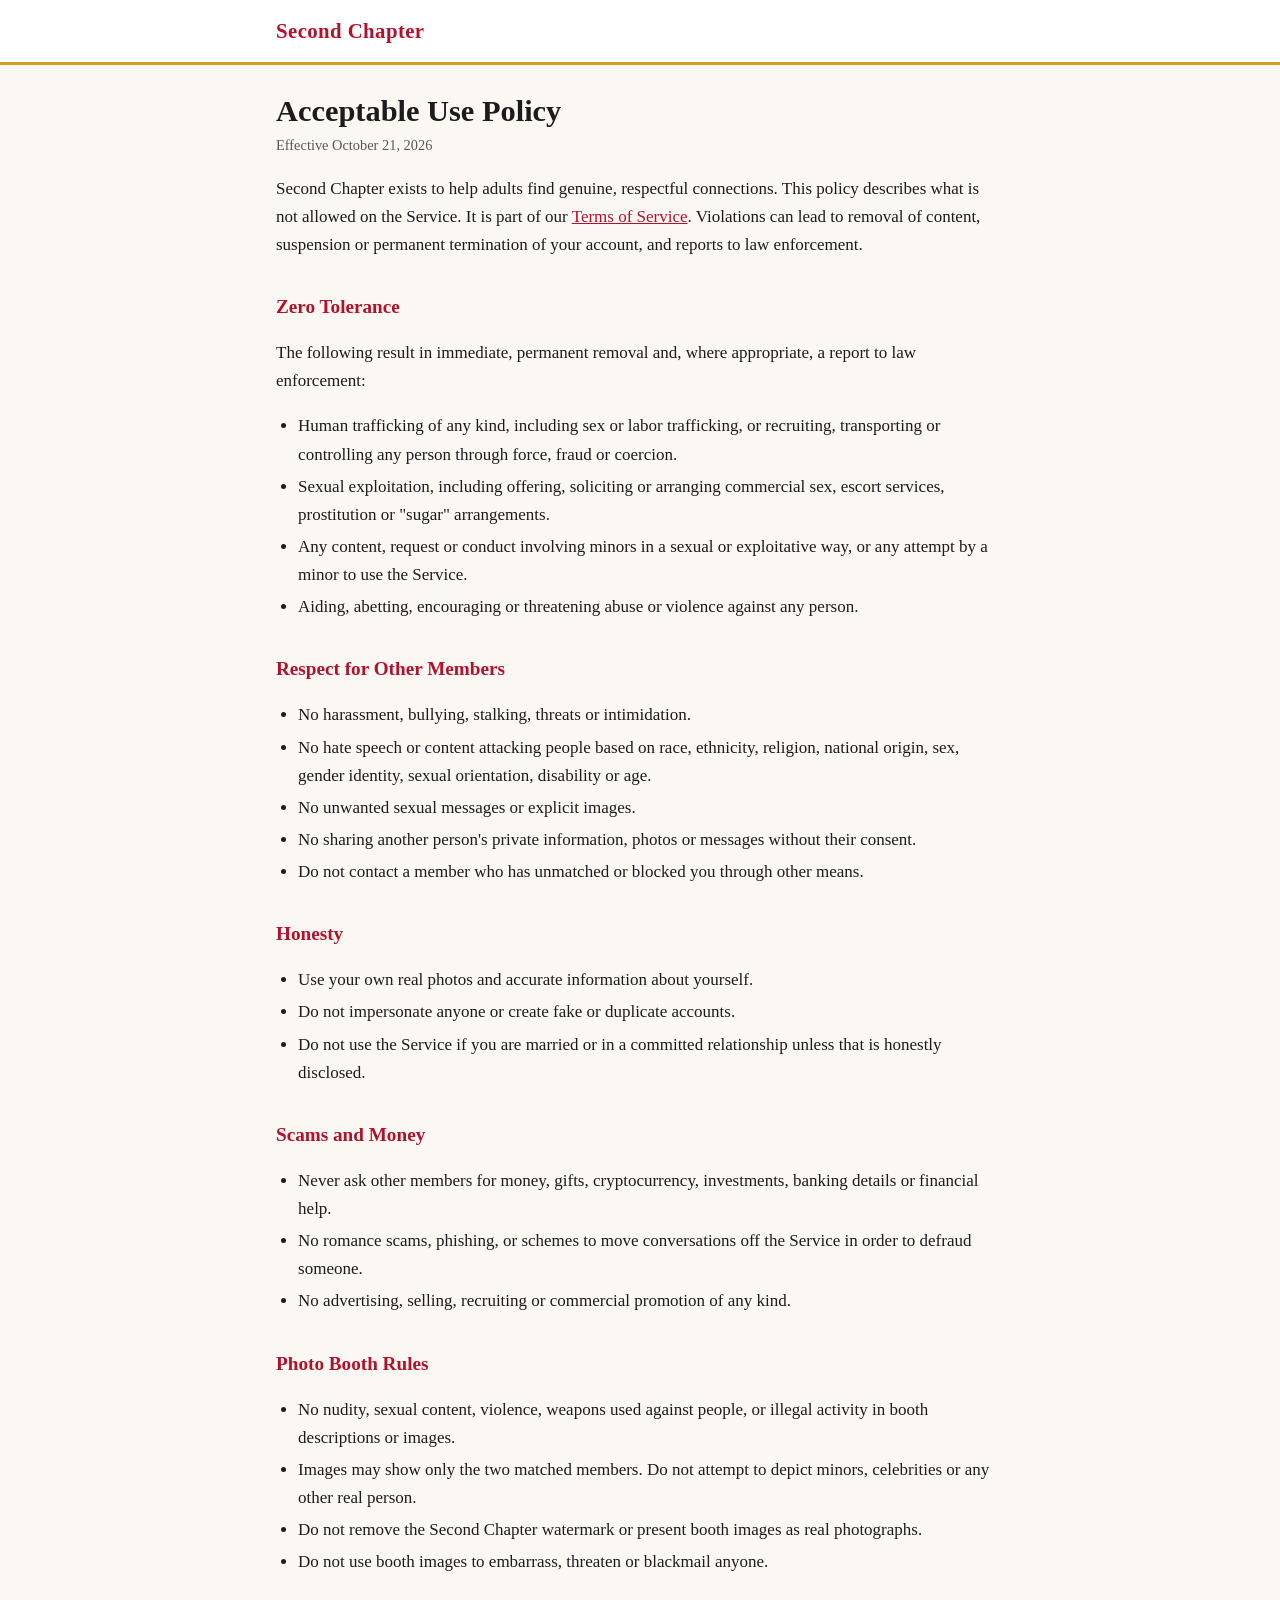
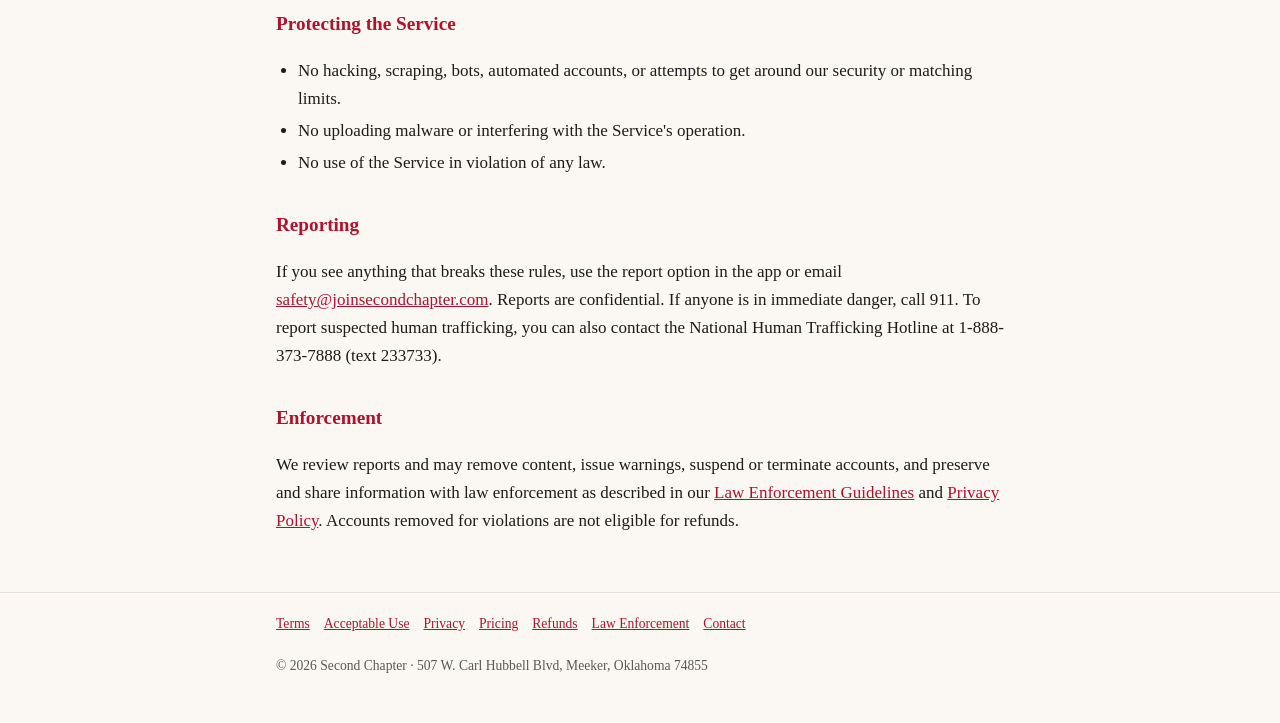
==== acceptable-use.html @ 87695dfe "Add Stripe-required policy pages Co-Authored-By: Claude Opus 5.5 <noreply@anthropic.com> Claude-Sess" ====
<!doctype html>
<html lang="en">
<head>
<meta charset="utf-8">
<meta name="viewport" content="width=device-width, initial-scale=1">
<title>Acceptable Use Policy · Second Chapter</title>
<link rel="stylesheet" href="style.css">
</head>
<body>
<header><div class="wrap"><a class="brand" href="index.html">Second Chapter</a></div></header>
<main>
<h1>Acceptable Use Policy</h1>
<p class="updated">Effective October 21, 2026</p>

<p>Second Chapter exists to help adults find genuine, respectful connections. This policy describes what is not allowed on the Service. It is part of our <a href="terms.html">Terms of Service</a>. Violations can lead to removal of content, suspension or permanent termination of your account, and reports to law enforcement.</p>

<h2>Zero Tolerance</h2>
<p>The following result in immediate, permanent removal and, where appropriate, a report to law enforcement:</p>
<ul>
  <li>Human trafficking of any kind, including sex or labor trafficking, or recruiting, transporting or controlling any person through force, fraud or coercion.</li>
  <li>Sexual exploitation, including offering, soliciting or arranging commercial sex, escort services, prostitution or "sugar" arrangements.</li>
  <li>Any content, request or conduct involving minors in a sexual or exploitative way, or any attempt by a minor to use the Service.</li>
  <li>Aiding, abetting, encouraging or threatening abuse or violence against any person.</li>
</ul>

<h2>Respect for Other Members</h2>
<ul>
  <li>No harassment, bullying, stalking, threats or intimidation.</li>
  <li>No hate speech or content attacking people based on race, ethnicity, religion, national origin, sex, gender identity, sexual orientation, disability or age.</li>
  <li>No unwanted sexual messages or explicit images.</li>
  <li>No sharing another person's private information, photos or messages without their consent.</li>
  <li>Do not contact a member who has unmatched or blocked you through other means.</li>
</ul>

<h2>Honesty</h2>
<ul>
  <li>Use your own real photos and accurate information about yourself.</li>
  <li>Do not impersonate anyone or create fake or duplicate accounts.</li>
  <li>Do not use the Service if you are married or in a committed relationship unless that is honestly disclosed.</li>
</ul>

<h2>Scams and Money</h2>
<ul>
  <li>Never ask other members for money, gifts, cryptocurrency, investments, banking details or financial help.</li>
  <li>No romance scams, phishing, or schemes to move conversations off the Service in order to defraud someone.</li>
  <li>No advertising, selling, recruiting or commercial promotion of any kind.</li>
</ul>

<h2>Photo Booth Rules</h2>
<ul>
  <li>No nudity, sexual content, violence, weapons used against people, or illegal activity in booth descriptions or images.</li>
  <li>Images may show only the two matched members. Do not attempt to depict minors, celebrities or any other real person.</li>
  <li>Do not remove the Second Chapter watermark or present booth images as real photographs.</li>
  <li>Do not use booth images to embarrass, threaten or blackmail anyone.</li>
</ul>

<h2>Protecting the Service</h2>
<ul>
  <li>No hacking, scraping, bots, automated accounts, or attempts to get around our security or matching limits.</li>
  <li>No uploading malware or interfering with the Service's operation.</li>
  <li>No use of the Service in violation of any law.</li>
</ul>

<h2>Reporting</h2>
<p>If you see anything that breaks these rules, use the report option in the app or email <a href="mailto:safety@joinsecondchapter.com">safety@joinsecondchapter.com</a>. Reports are confidential. If anyone is in immediate danger, call 911. To report suspected human trafficking, you can also contact the National Human Trafficking Hotline at 1-888-373-7888 (text 233733).</p>

<h2>Enforcement</h2>
<p>We review reports and may remove content, issue warnings, suspend or terminate accounts, and preserve and share information with law enforcement as described in our <a href="law-enforcement.html">Law Enforcement Guidelines</a> and <a href="privacy.html">Privacy Policy</a>. Accounts removed for violations are not eligible for refunds.</p>
</main>
<footer><div class="wrap">
<nav><a href="terms.html">Terms</a><a href="acceptable-use.html">Acceptable Use</a><a href="privacy.html">Privacy</a><a href="pricing.html">Pricing</a><a href="refunds.html">Refunds</a><a href="law-enforcement.html">Law Enforcement</a><a href="contact.html">Contact</a></nav>
<p>&copy; 2026 Second Chapter · 507 W. Carl Hubbell Blvd, Meeker, Oklahoma 74855</p>
</div></footer>
</body>
</html>
---- style.css ----
:root {
  --crimson: #b0122b;
  --gold: #d4a017;
  --ink: #1d1b1b;
  --muted: #5c5757;
  --bg: #fbf8f4;
  --card: #ffffff;
  --line: #e7e0d8;
}
@media (prefers-color-scheme: dark) {
  :root {
    --ink: #f2eeea;
    --muted: #b9b1aa;
    --bg: #161314;
    --card: #1f1b1c;
    --line: #3a3233;
    --crimson: #e0435a;
  }
}
* { box-sizing: border-box; }
body {
  margin: 0;
  background: var(--bg);
  color: var(--ink);
  font: 17px/1.65 Georgia, "Times New Roman", serif;
}
header {
  border-bottom: 3px solid var(--gold);
  background: var(--card);
}
header .wrap, main, footer .wrap {
  max-width: 760px;
  margin: 0 auto;
  padding: 0 16px;
}
header .wrap { padding-top: 14px; padding-bottom: 14px; }
.brand {
  color: var(--crimson);
  font-weight: bold;
  font-size: 1.3rem;
  text-decoration: none;
  letter-spacing: .02em;
}
main { padding-top: 28px; padding-bottom: 40px; }
h1 { font-size: 1.9rem; line-height: 1.2; margin: 0 0 4px; }
h2 {
  font-size: 1.2rem;
  margin: 32px 0 8px;
  color: var(--crimson);
}
.updated { color: var(--muted); font-size: .9rem; margin-top: 0; }
a { color: var(--crimson); }
ul { padding-left: 1.3em; }
li { margin: 4px 0; }
table { width: 100%; border-collapse: collapse; margin: 12px 0; }
th, td { text-align: left; padding: 10px 8px; border-bottom: 1px solid var(--line); }
th { font-size: .9rem; color: var(--muted); font-weight: normal; }
.card {
  background: var(--card);
  border: 1px solid var(--line);
  border-left: 4px solid var(--gold);
  padding: 14px 16px;
  margin: 16px 0;
  border-radius: 6px;
}
.links { list-style: none; padding: 0; }
.links li { margin: 0; border-bottom: 1px solid var(--line); }
.links a { display: block; padding: 14px 4px; text-decoration: none; font-size: 1.1rem; }
footer {
  border-top: 1px solid var(--line);
  color: var(--muted);
  font-size: .85rem;
  padding: 20px 0 32px;
}
footer nav a { margin-right: 14px; display: inline-block; margin-bottom: 6px; }
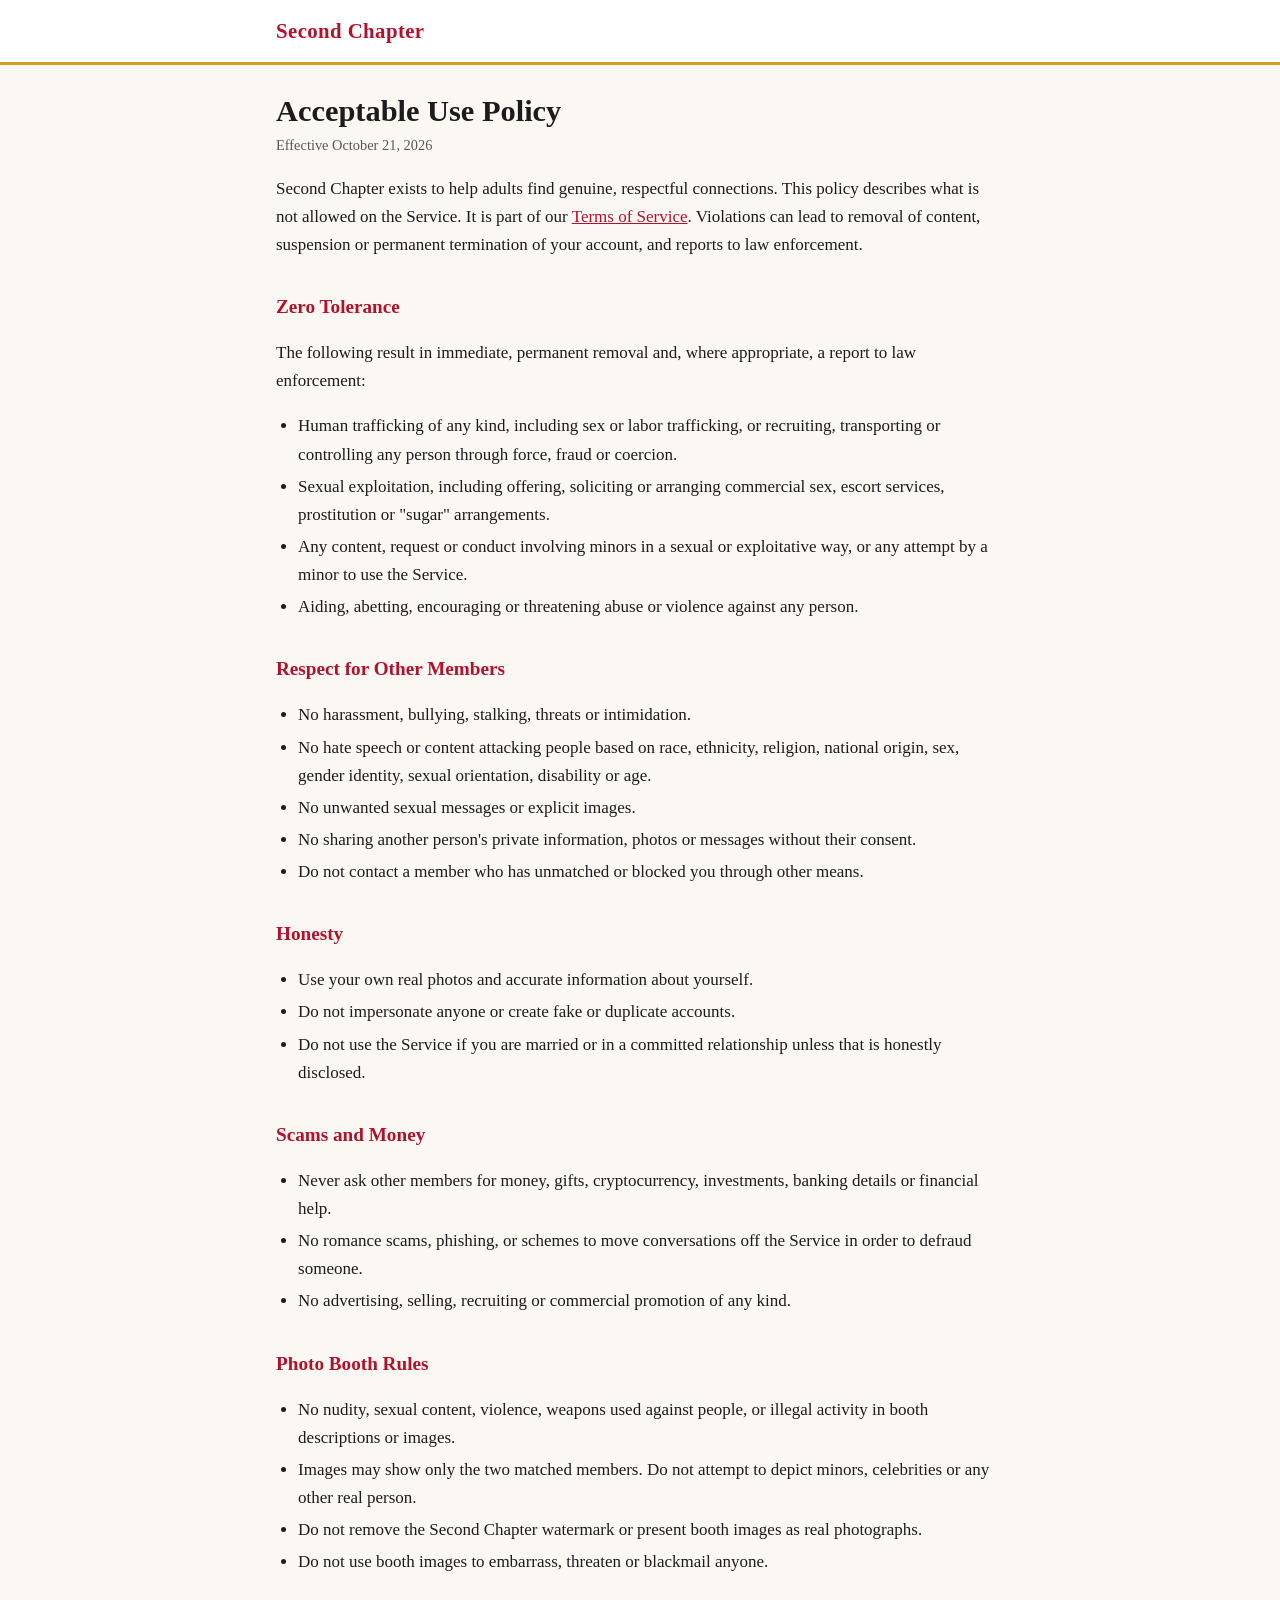
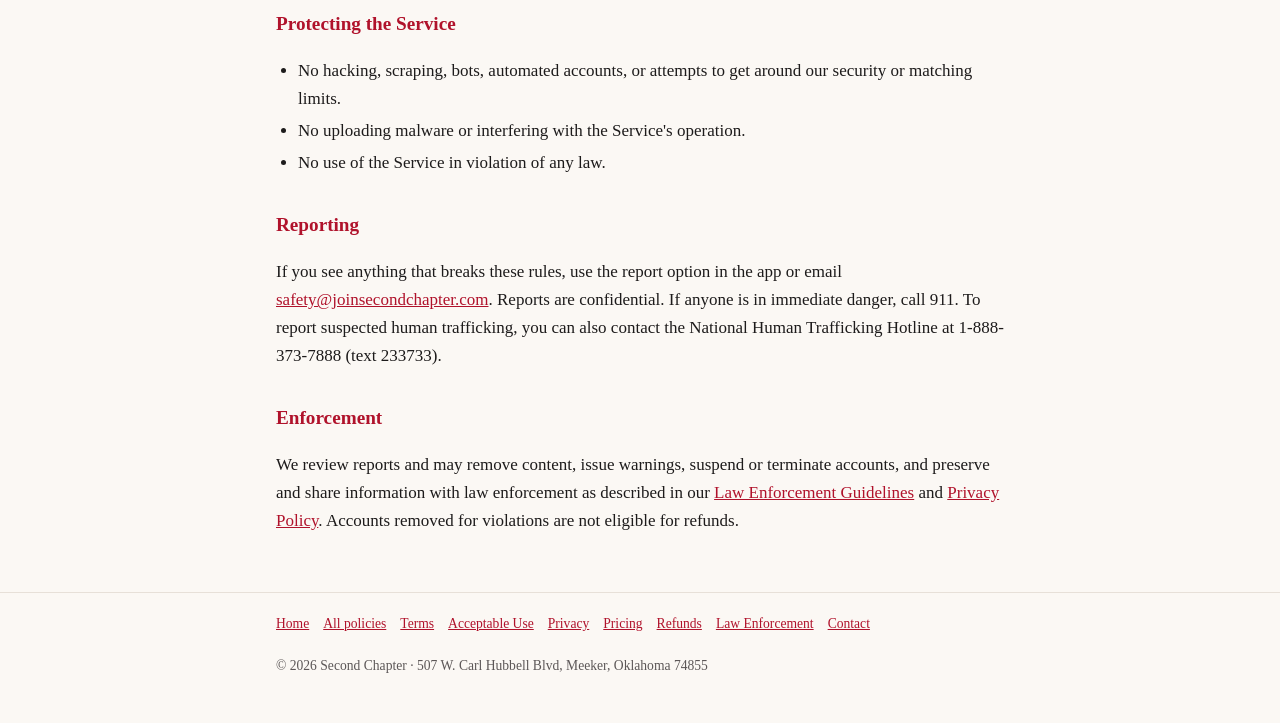
==== commit ac0eae12: "Build Second Chapter site: sign-up, profile, 20 questions, dashboard Connects to the second-chapter-" ====
--- a/acceptable-use.html
+++ b/acceptable-use.html
@@ -68,7 +68,7 @@
 <p>We review reports and may remove content, issue warnings, suspend or terminate accounts, and preserve and share information with law enforcement as described in our <a href="law-enforcement.html">Law Enforcement Guidelines</a> and <a href="privacy.html">Privacy Policy</a>. Accounts removed for violations are not eligible for refunds.</p>
 </main>
 <footer><div class="wrap">
-<nav><a href="terms.html">Terms</a><a href="acceptable-use.html">Acceptable Use</a><a href="privacy.html">Privacy</a><a href="pricing.html">Pricing</a><a href="refunds.html">Refunds</a><a href="law-enforcement.html">Law Enforcement</a><a href="contact.html">Contact</a></nav>
+<nav><a href="index.html">Home</a><a href="policies.html">All policies</a><a href="terms.html">Terms</a><a href="acceptable-use.html">Acceptable Use</a><a href="privacy.html">Privacy</a><a href="pricing.html">Pricing</a><a href="refunds.html">Refunds</a><a href="law-enforcement.html">Law Enforcement</a><a href="contact.html">Contact</a></nav>
 <p>&copy; 2026 Second Chapter · 507 W. Carl Hubbell Blvd, Meeker, Oklahoma 74855</p>
 </div></footer>
 </body>
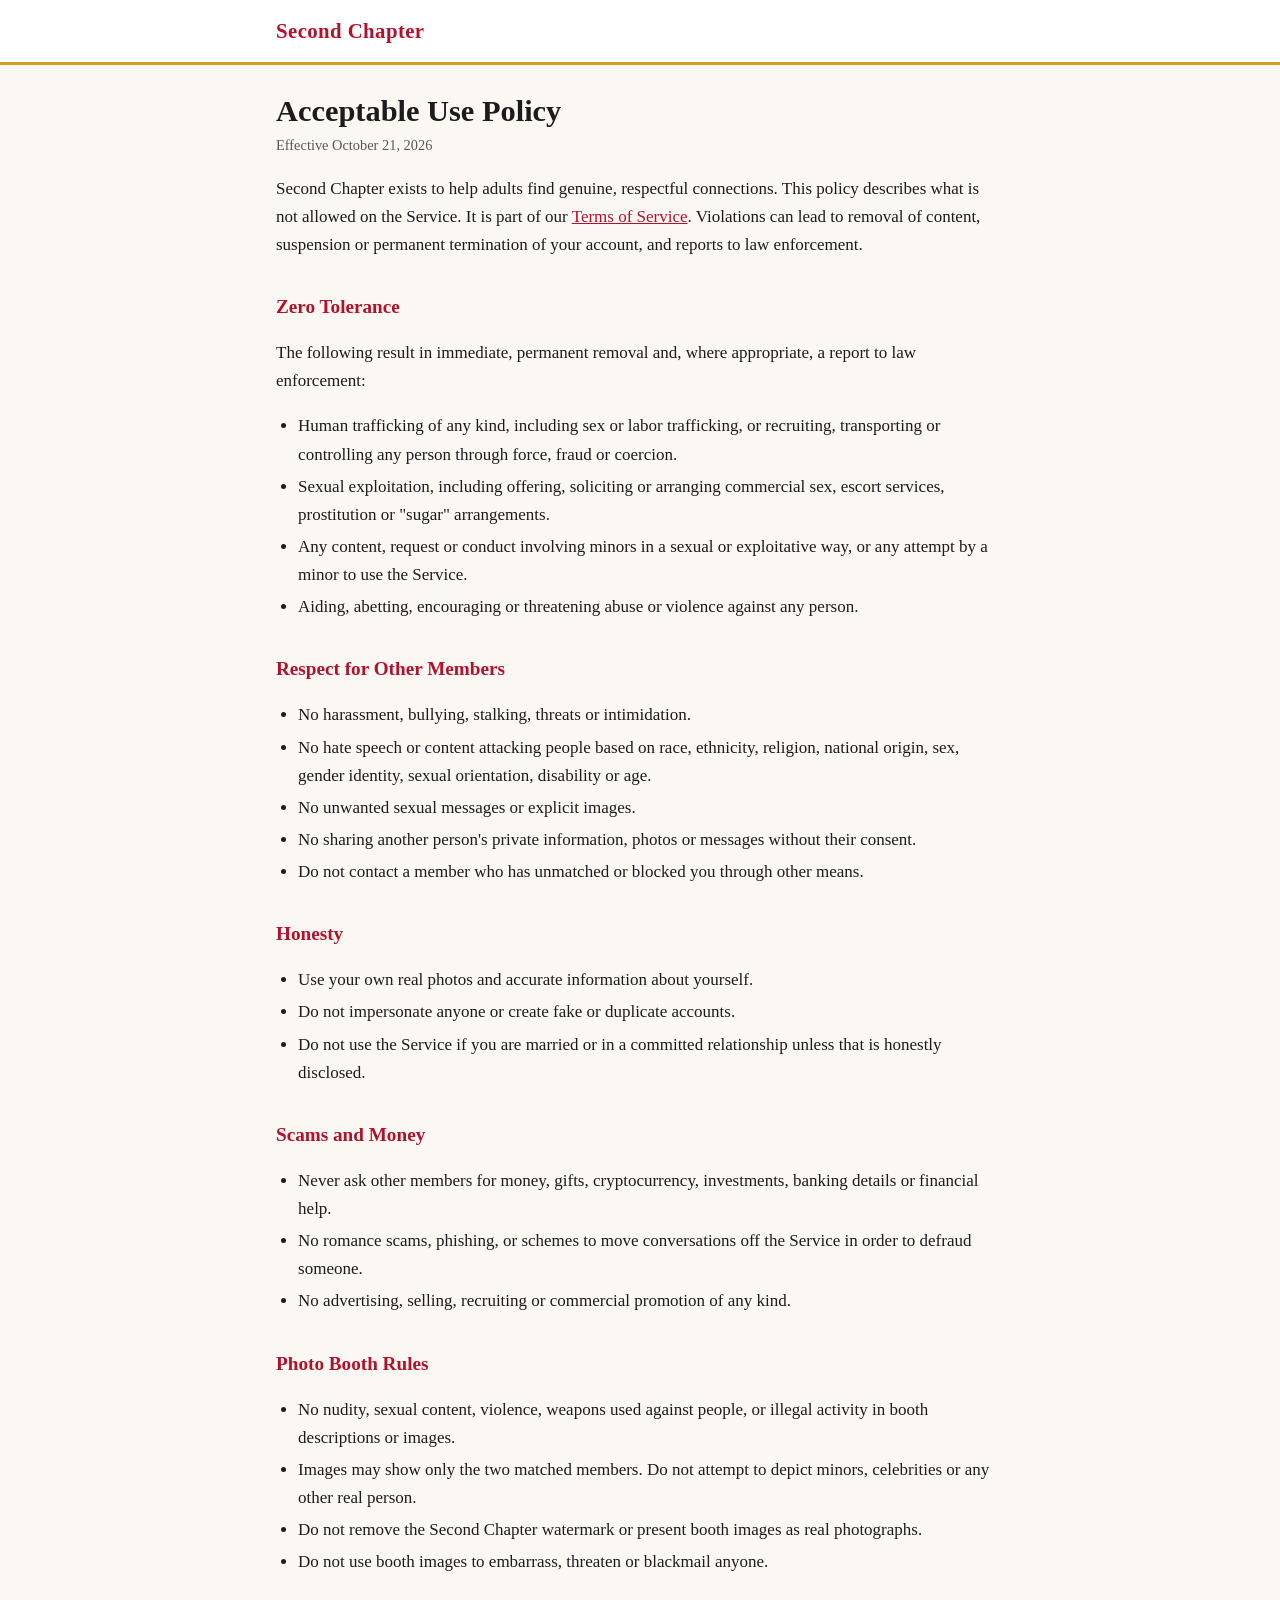
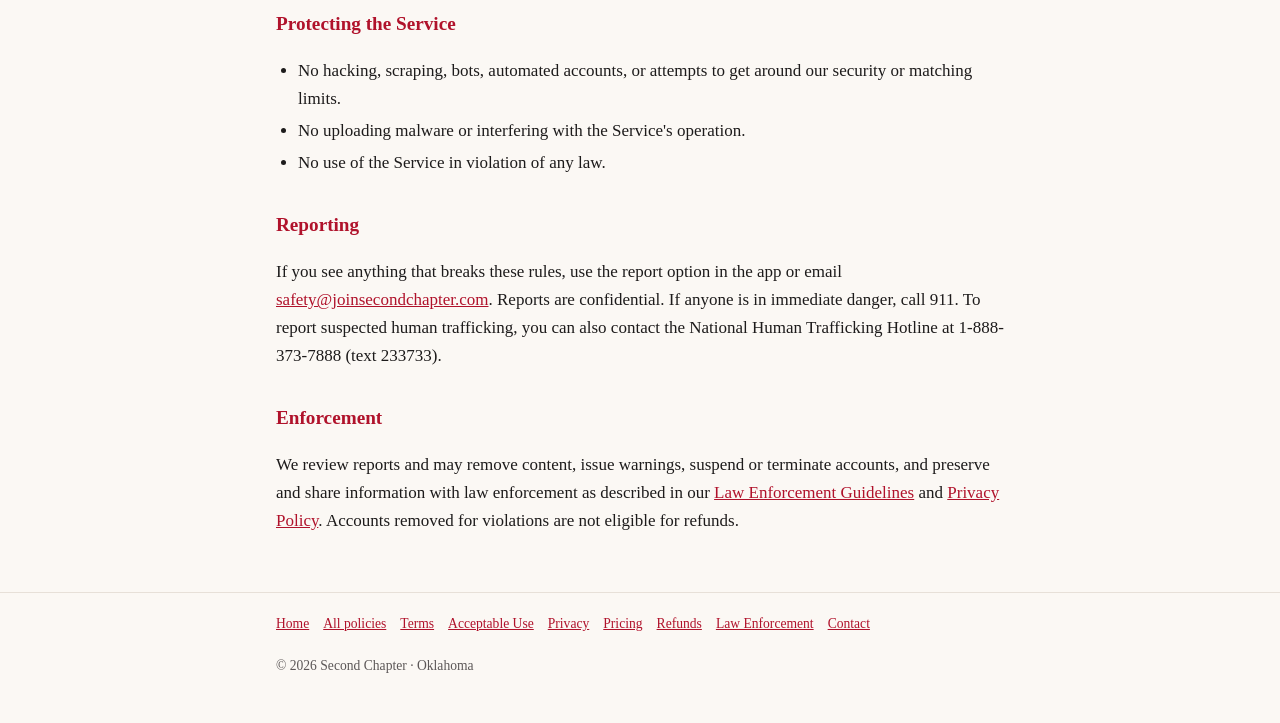
==== commit 78e24c19: "Remove street address from all pages Co-Authored-By: Claude Opus 5.5 <noreply@anthropic.com> Claude-" ====
--- a/acceptable-use.html
+++ b/acceptable-use.html
@@ -69,7 +69,7 @@
 </main>
 <footer><div class="wrap">
 <nav><a href="index.html">Home</a><a href="policies.html">All policies</a><a href="terms.html">Terms</a><a href="acceptable-use.html">Acceptable Use</a><a href="privacy.html">Privacy</a><a href="pricing.html">Pricing</a><a href="refunds.html">Refunds</a><a href="law-enforcement.html">Law Enforcement</a><a href="contact.html">Contact</a></nav>
-<p>&copy; 2026 Second Chapter · 507 W. Carl Hubbell Blvd, Meeker, Oklahoma 74855</p>
+<p>&copy; 2026 Second Chapter · Oklahoma</p>
 </div></footer>
 </body>
 </html>
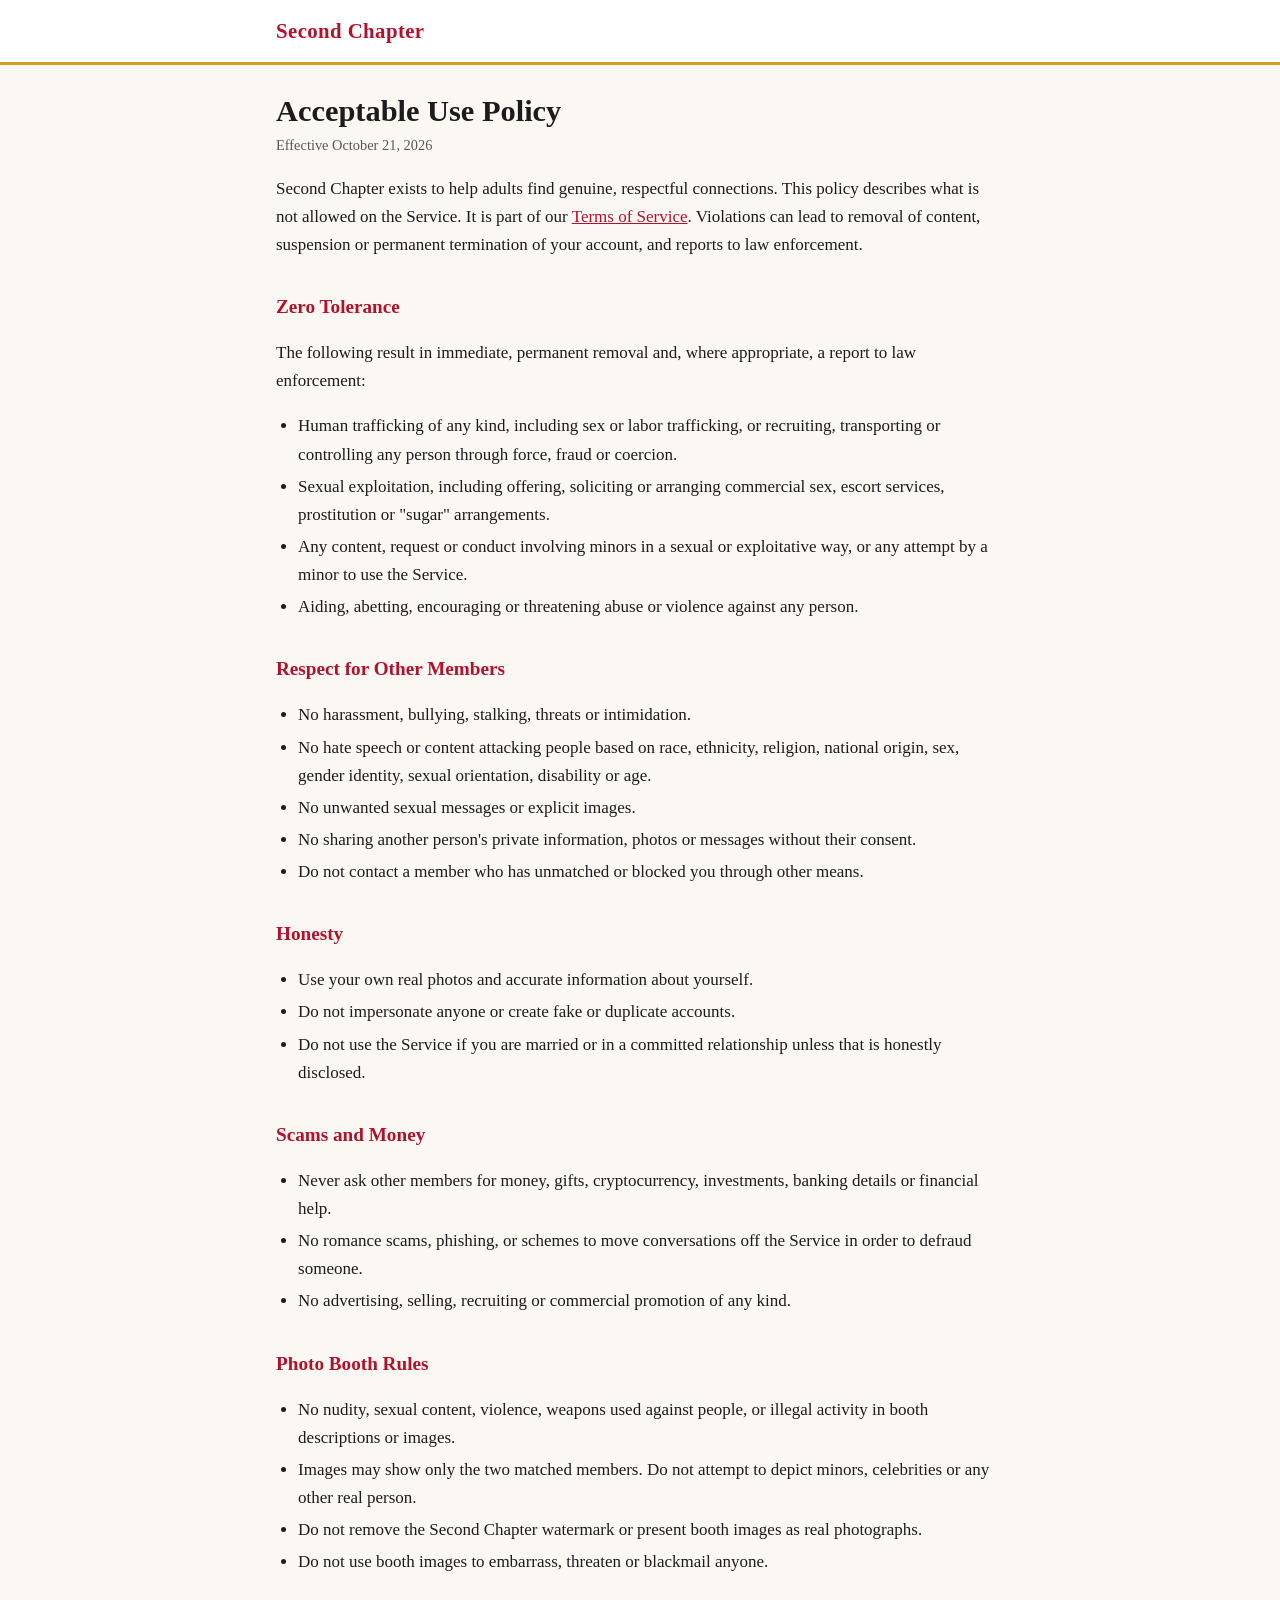
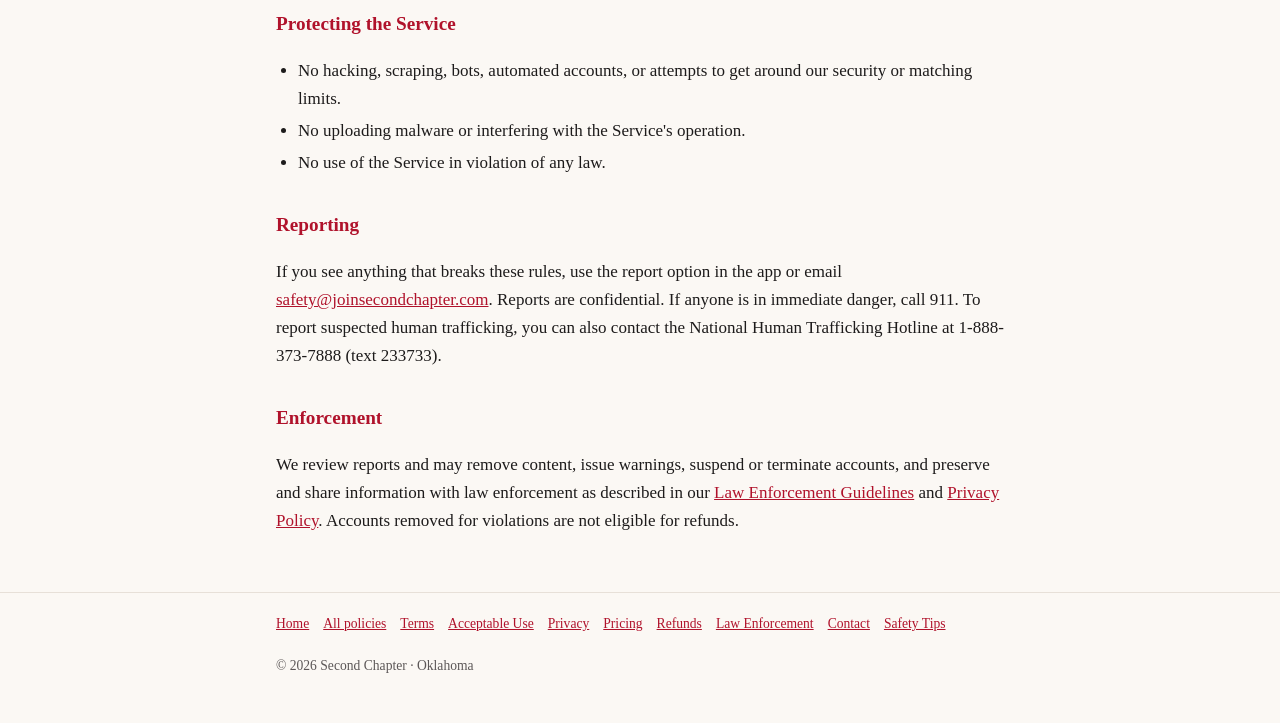
==== commit fd8da1f6: "Add Safety Tips page and criminal background screening disclosure at sign-up Co-Authored-By: Claude " ====
--- a/acceptable-use.html
+++ b/acceptable-use.html
@@ -68,7 +68,7 @@
 <p>We review reports and may remove content, issue warnings, suspend or terminate accounts, and preserve and share information with law enforcement as described in our <a href="law-enforcement.html">Law Enforcement Guidelines</a> and <a href="privacy.html">Privacy Policy</a>. Accounts removed for violations are not eligible for refunds.</p>
 </main>
 <footer><div class="wrap">
-<nav><a href="index.html">Home</a><a href="policies.html">All policies</a><a href="terms.html">Terms</a><a href="acceptable-use.html">Acceptable Use</a><a href="privacy.html">Privacy</a><a href="pricing.html">Pricing</a><a href="refunds.html">Refunds</a><a href="law-enforcement.html">Law Enforcement</a><a href="contact.html">Contact</a></nav>
+<nav><a href="index.html">Home</a><a href="policies.html">All policies</a><a href="terms.html">Terms</a><a href="acceptable-use.html">Acceptable Use</a><a href="privacy.html">Privacy</a><a href="pricing.html">Pricing</a><a href="refunds.html">Refunds</a><a href="law-enforcement.html">Law Enforcement</a><a href="contact.html">Contact</a><a href="safety.html">Safety Tips</a></nav>
 <p>&copy; 2026 Second Chapter · Oklahoma</p>
 </div></footer>
 </body>
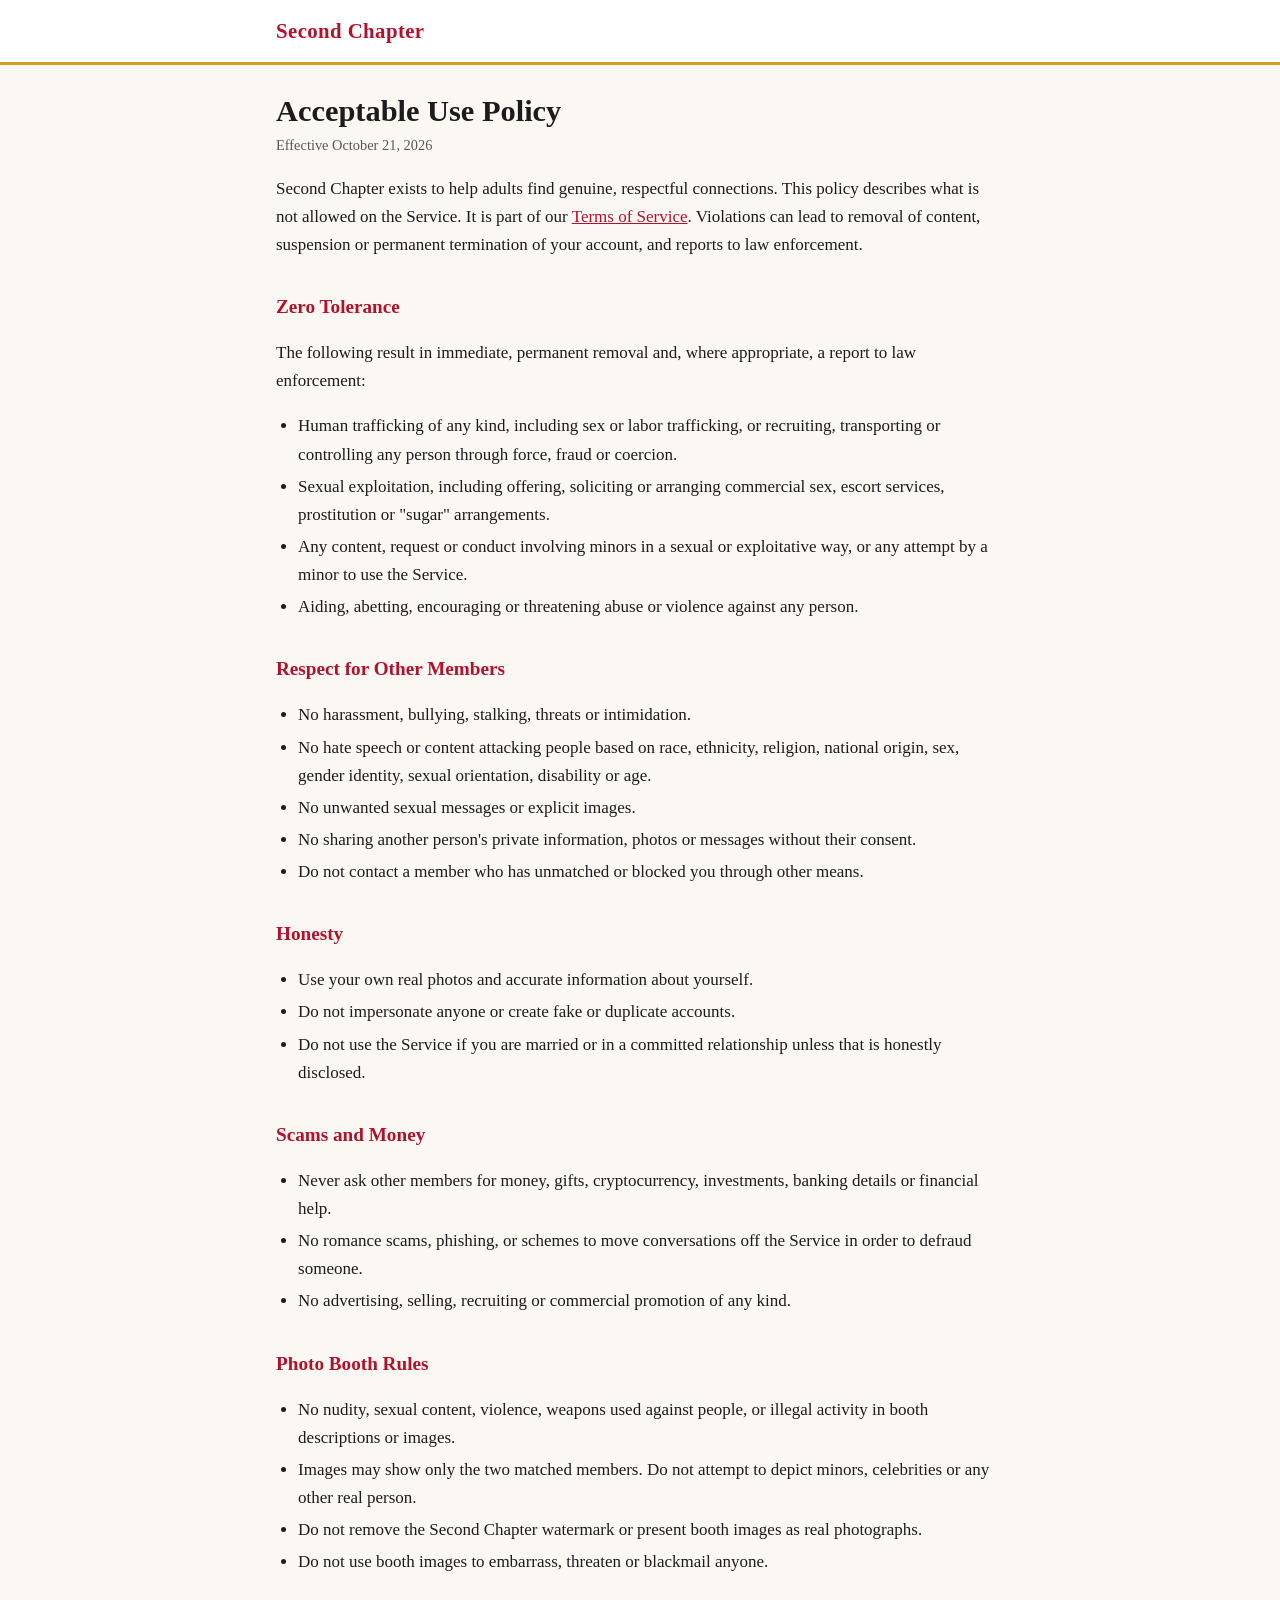
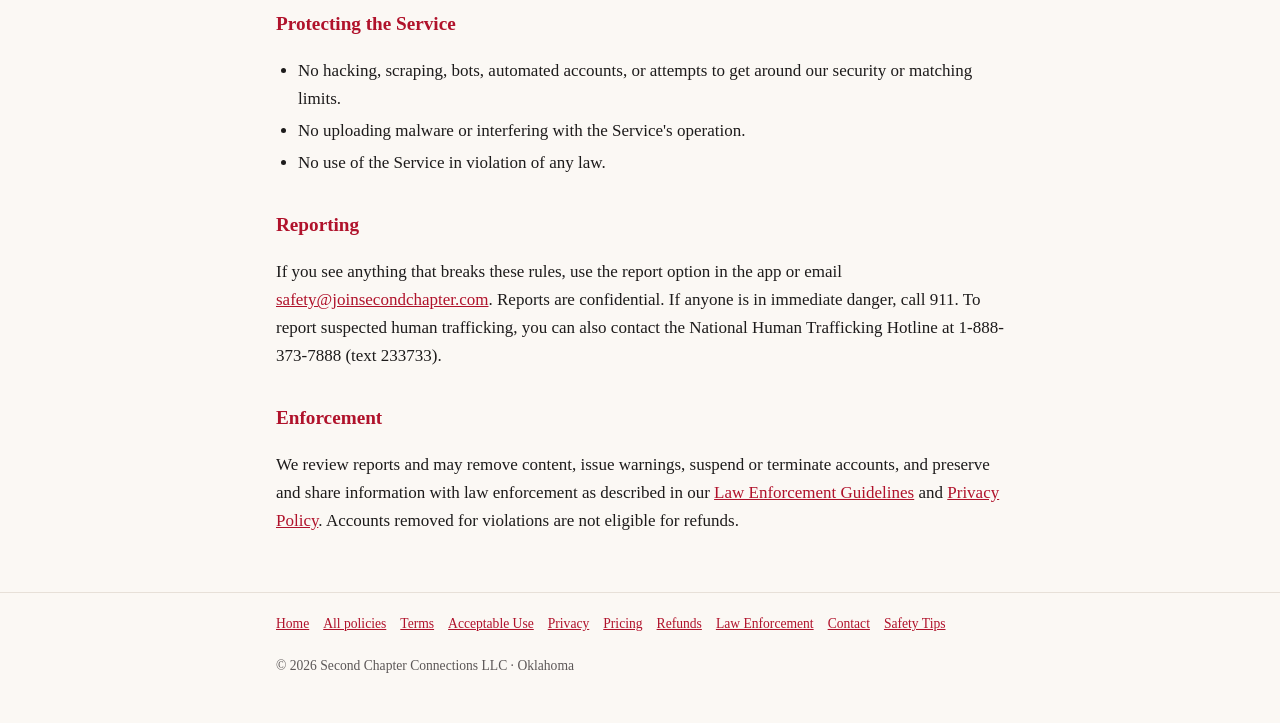
==== commit 3a855024: "Name Second Chapter Connections LLC (Oklahoma) as the company on the site and policies Co-Authored-B" ====
--- a/acceptable-use.html
+++ b/acceptable-use.html
@@ -69,7 +69,7 @@
 </main>
 <footer><div class="wrap">
 <nav><a href="index.html">Home</a><a href="policies.html">All policies</a><a href="terms.html">Terms</a><a href="acceptable-use.html">Acceptable Use</a><a href="privacy.html">Privacy</a><a href="pricing.html">Pricing</a><a href="refunds.html">Refunds</a><a href="law-enforcement.html">Law Enforcement</a><a href="contact.html">Contact</a><a href="safety.html">Safety Tips</a></nav>
-<p>&copy; 2026 Second Chapter · Oklahoma</p>
+<p>&copy; 2026 Second Chapter Connections LLC · Oklahoma</p>
 </div></footer>
 </body>
 </html>
